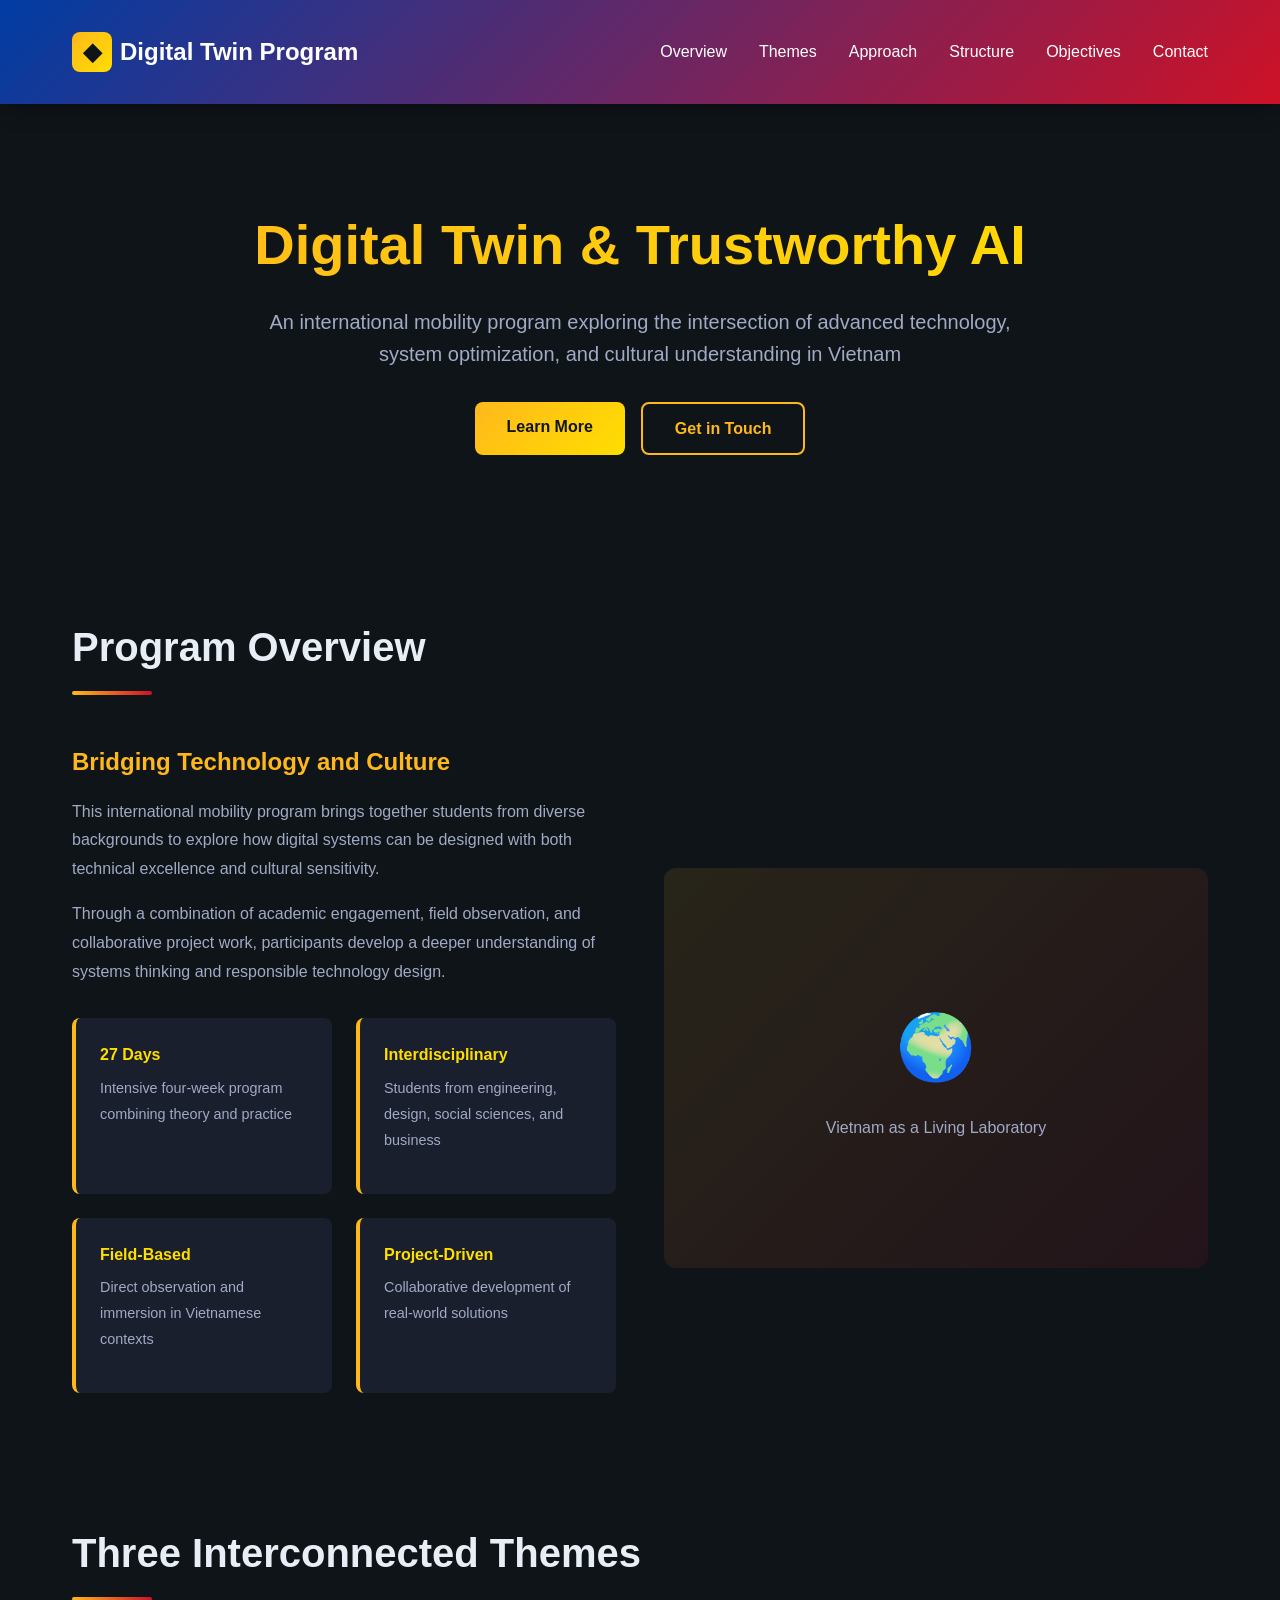
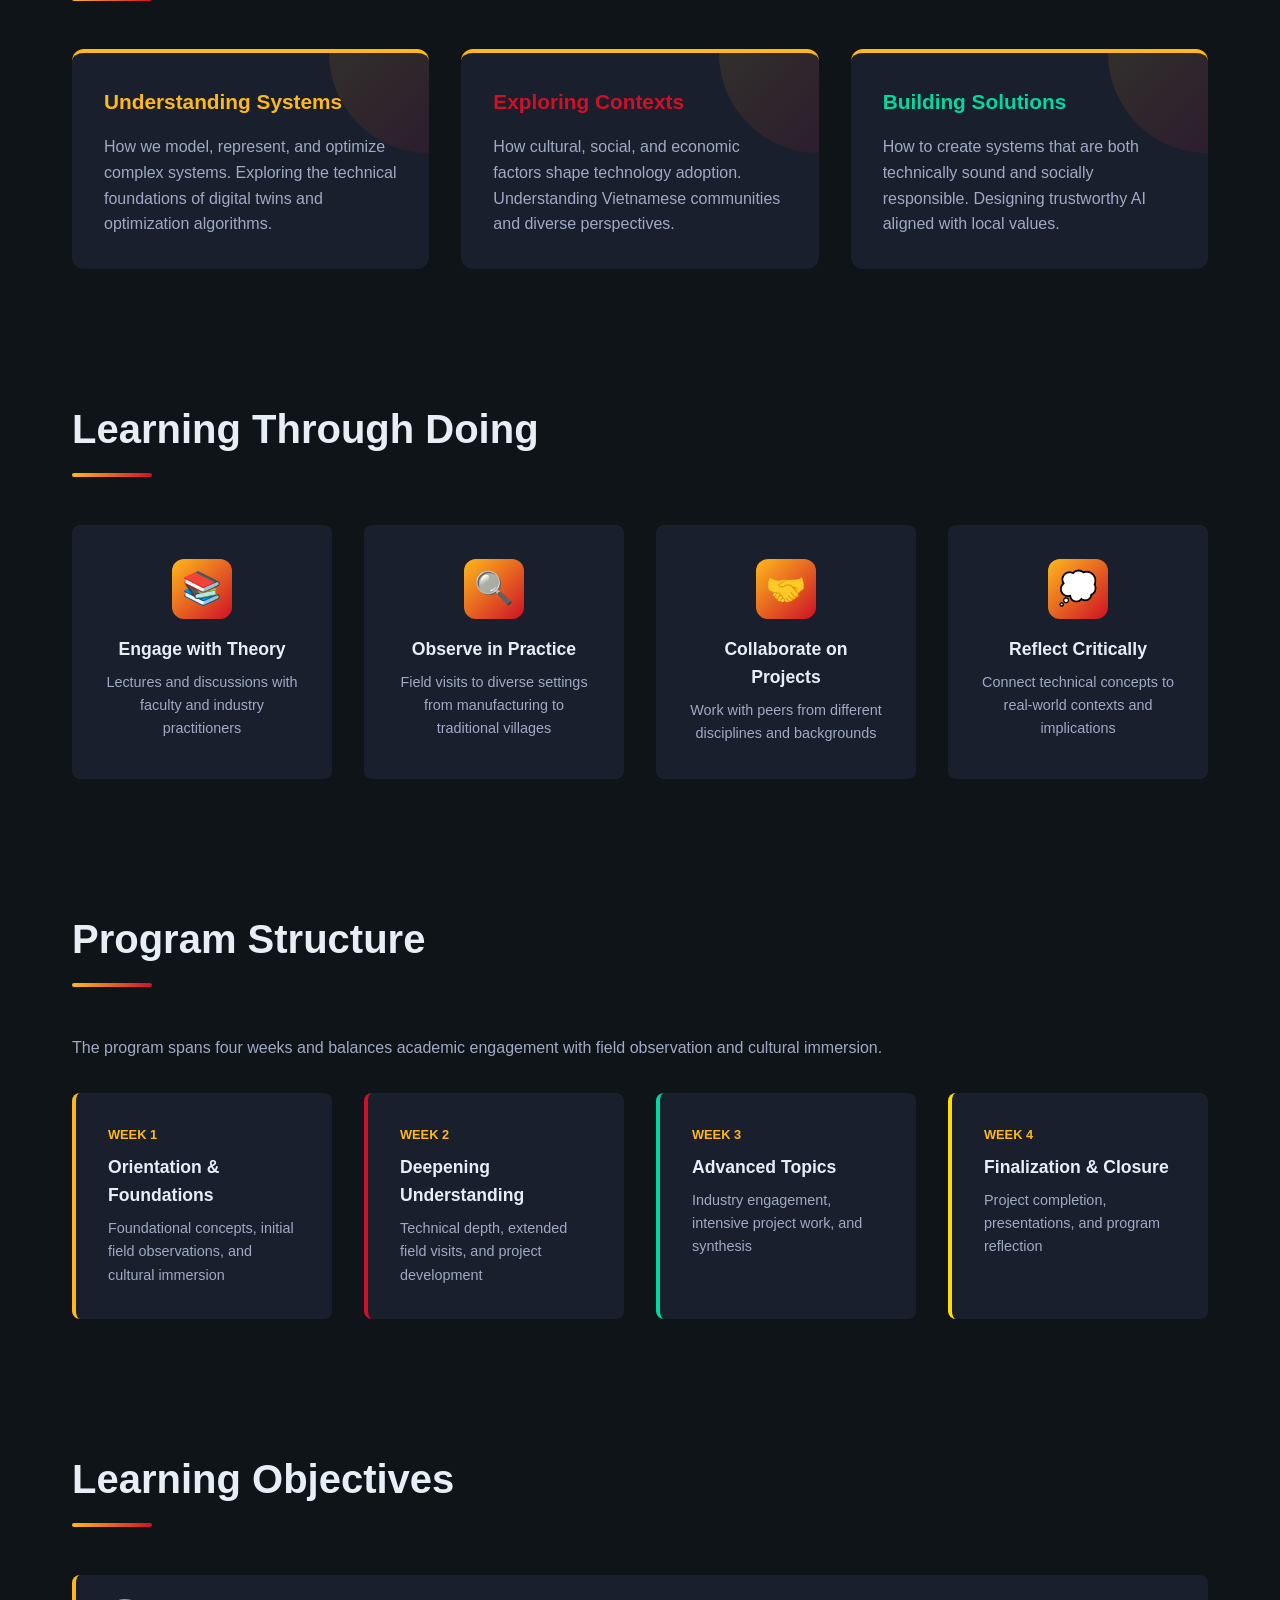
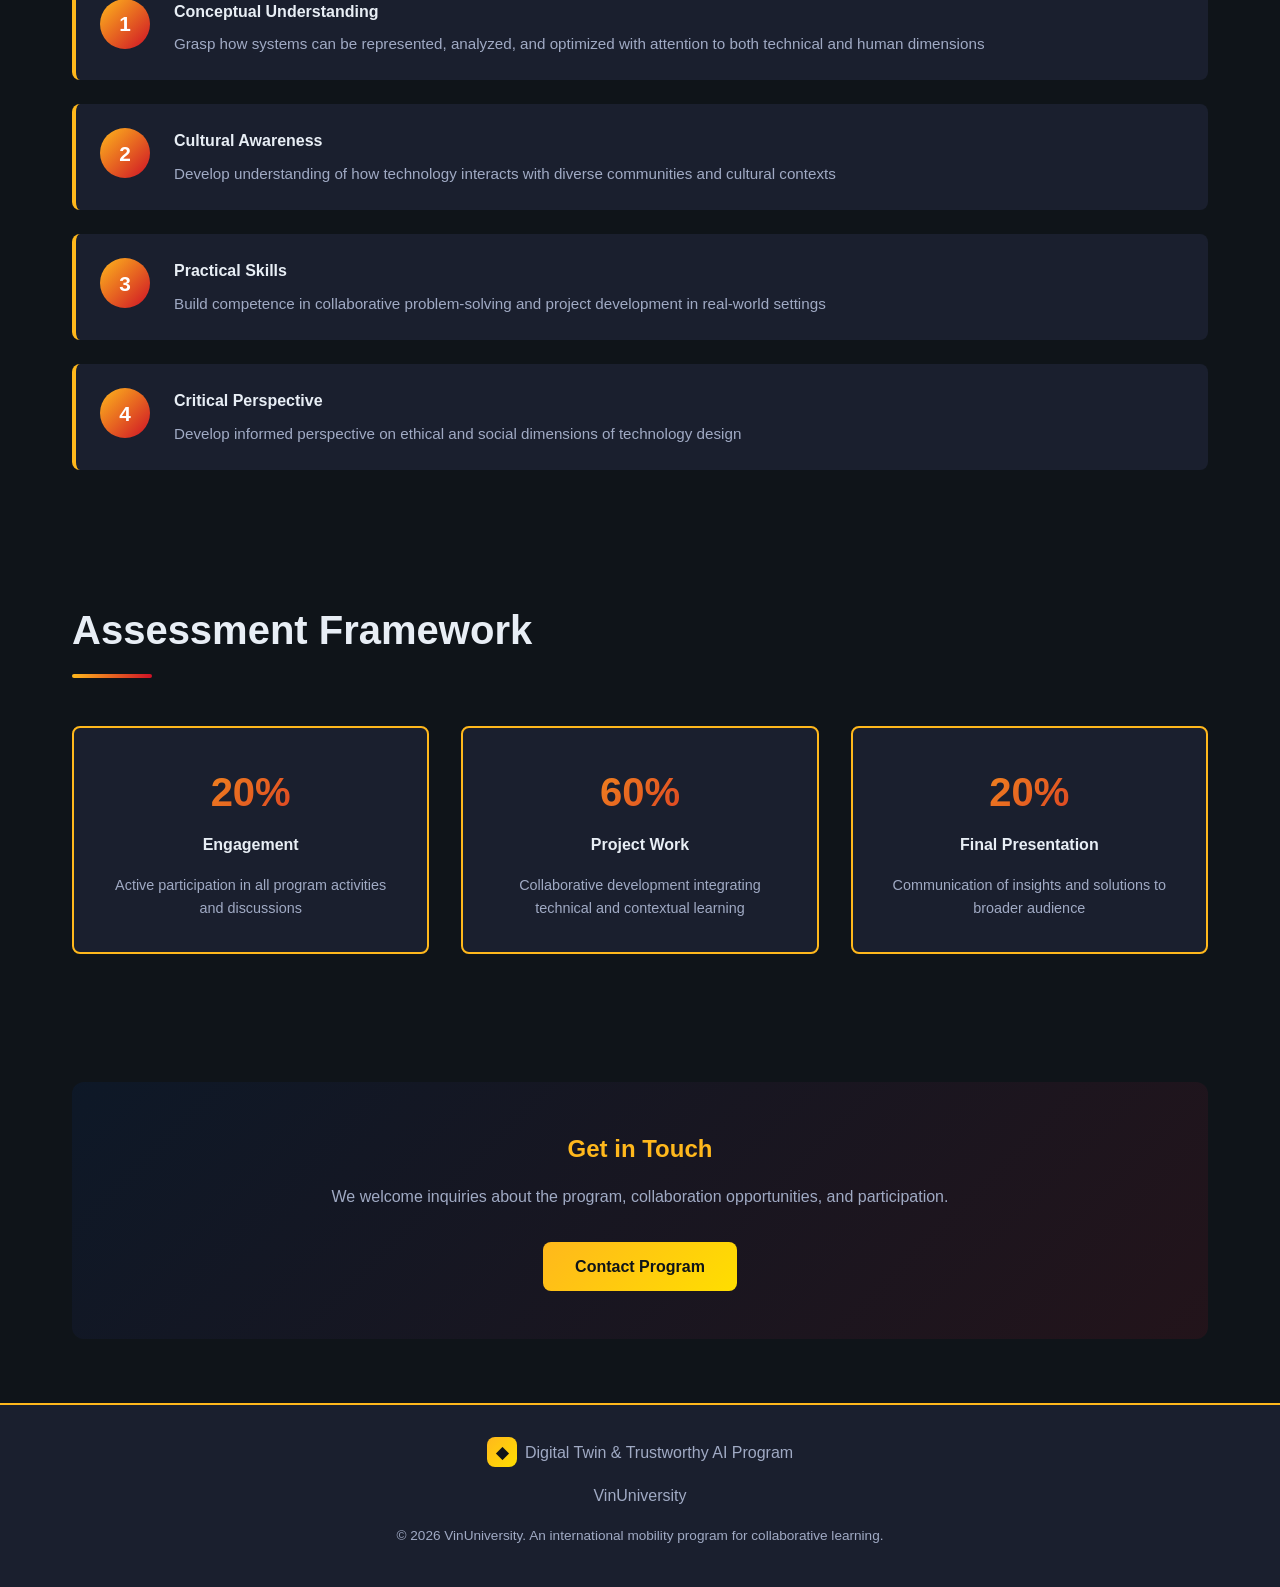
==== digital_twin_program.html @ 0adf137a "Add files via upload" ====
<!DOCTYPE html>
<html lang="en">
<head>
    <meta charset="UTF-8">
    <meta name="viewport" content="width=device-width, initial-scale=1.0">
    <title>Digital Twin & Trustworthy AI | VinUniversity Mobility Program</title>
    <style>
        * {
            margin: 0;
            padding: 0;
            box-sizing: border-box;
        }

        :root {
            /* AUS Colors (Australian Gold & Blue) */
            --aus-gold: #FFB81C;
            --aus-blue: #003DA5;
            /* Vietnam Colors (Red & Yellow) */
            --vn-red: #CE1126;
            --vn-yellow: #FFDE00;
            /* Neutral */
            --dark-bg: #0f1419;
            --card-bg: #1a1f2e;
            --text-light: #e8eef5;
            --text-muted: #a0aac4;
            --accent-green: #00d99f;
        }

        body {
            font-family: -apple-system, BlinkMacSystemFont, 'Segoe UI', Roboto, 'Helvetica Neue', Arial, sans-serif;
            background-color: var(--dark-bg);
            color: var(--text-light);
            line-height: 1.6;
            overflow-x: hidden;
        }

        /* Header & Navigation */
        header {
            background: linear-gradient(135deg, var(--aus-blue) 0%, var(--vn-red) 100%);
            padding: 2rem 0;
            position: sticky;
            top: 0;
            z-index: 100;
            box-shadow: 0 4px 20px rgba(0, 0, 0, 0.3);
        }

        nav {
            max-width: 1200px;
            margin: 0 auto;
            padding: 0 2rem;
            display: flex;
            justify-content: space-between;
            align-items: center;
        }

        .logo {
            font-size: 1.5rem;
            font-weight: 700;
            color: white;
            text-decoration: none;
            display: flex;
            align-items: center;
            gap: 0.5rem;
        }

        .logo-icon {
            width: 40px;
            height: 40px;
            background: linear-gradient(135deg, var(--aus-gold), var(--vn-yellow));
            border-radius: 8px;
            display: flex;
            align-items: center;
            justify-content: center;
            font-weight: bold;
            color: var(--dark-bg);
        }

        nav ul {
            display: flex;
            list-style: none;
            gap: 2rem;
        }

        nav a {
            color: white;
            text-decoration: none;
            font-weight: 500;
            transition: opacity 0.3s;
        }

        nav a:hover {
            opacity: 0.8;
        }

        /* Hero Section */
        .hero {
            max-width: 1200px;
            margin: 0 auto;
            padding: 6rem 2rem;
            text-align: center;
        }

        .hero h1 {
            font-size: 3.5rem;
            margin-bottom: 1rem;
            background: linear-gradient(135deg, var(--aus-gold), var(--vn-yellow));
            -webkit-background-clip: text;
            -webkit-text-fill-color: transparent;
            background-clip: text;
        }

        .hero p {
            font-size: 1.25rem;
            color: var(--text-muted);
            margin-bottom: 2rem;
            max-width: 800px;
            margin-left: auto;
            margin-right: auto;
        }

        .cta-buttons {
            display: flex;
            gap: 1rem;
            justify-content: center;
            flex-wrap: wrap;
        }

        .btn {
            padding: 0.75rem 2rem;
            border: none;
            border-radius: 8px;
            font-weight: 600;
            cursor: pointer;
            text-decoration: none;
            display: inline-block;
            transition: all 0.3s;
            font-size: 1rem;
        }

        .btn-primary {
            background: linear-gradient(135deg, var(--aus-gold), var(--vn-yellow));
            color: var(--dark-bg);
        }

        .btn-primary:hover {
            transform: translateY(-2px);
            box-shadow: 0 8px 20px rgba(255, 184, 28, 0.3);
        }

        .btn-secondary {
            background: transparent;
            border: 2px solid var(--aus-gold);
            color: var(--aus-gold);
        }

        .btn-secondary:hover {
            background: rgba(255, 184, 28, 0.1);
        }

        /* Section */
        section {
            max-width: 1200px;
            margin: 0 auto;
            padding: 4rem 2rem;
        }

        section h2 {
            font-size: 2.5rem;
            margin-bottom: 3rem;
            position: relative;
            padding-bottom: 1rem;
        }

        section h2::after {
            content: '';
            position: absolute;
            bottom: 0;
            left: 0;
            width: 80px;
            height: 4px;
            background: linear-gradient(90deg, var(--aus-gold), var(--vn-red));
            border-radius: 2px;
        }

        /* About Section */
        .about-content {
            display: grid;
            grid-template-columns: 1fr 1fr;
            gap: 3rem;
            align-items: center;
        }

        .about-text h3 {
            font-size: 1.5rem;
            margin-bottom: 1rem;
            color: var(--aus-gold);
        }

        .about-text p {
            margin-bottom: 1rem;
            color: var(--text-muted);
            line-height: 1.8;
        }

        .about-highlights {
            display: grid;
            grid-template-columns: 1fr 1fr;
            gap: 1.5rem;
            margin-top: 2rem;
        }

        .highlight-box {
            background: var(--card-bg);
            padding: 1.5rem;
            border-radius: 8px;
            border-left: 4px solid var(--aus-gold);
        }

        .highlight-box h4 {
            color: var(--vn-yellow);
            margin-bottom: 0.5rem;
        }

        .highlight-box p {
            font-size: 0.9rem;
            color: var(--text-muted);
        }

        /* Themes Section */
        .themes-grid {
            display: grid;
            grid-template-columns: repeat(auto-fit, minmax(300px, 1fr));
            gap: 2rem;
        }

        .theme-card {
            background: var(--card-bg);
            padding: 2rem;
            border-radius: 12px;
            border-top: 4px solid var(--aus-gold);
            transition: all 0.3s;
            position: relative;
            overflow: hidden;
        }

        .theme-card::before {
            content: '';
            position: absolute;
            top: 0;
            right: 0;
            width: 100px;
            height: 100px;
            background: linear-gradient(135deg, rgba(255, 184, 28, 0.1), rgba(206, 17, 38, 0.1));
            border-radius: 0 0 0 100px;
        }

        .theme-card:hover {
            transform: translateY(-8px);
            box-shadow: 0 12px 30px rgba(255, 184, 28, 0.2);
        }

        .theme-card h3 {
            font-size: 1.3rem;
            margin-bottom: 1rem;
            position: relative;
            z-index: 1;
        }

        .theme-card:nth-child(1) h3 { color: var(--aus-gold); }
        .theme-card:nth-child(2) h3 { color: var(--vn-red); }
        .theme-card:nth-child(3) h3 { color: var(--accent-green); }

        .theme-card p {
            color: var(--text-muted);
            position: relative;
            z-index: 1;
        }

        /* Learning Approach */
        .approach-grid {
            display: grid;
            grid-template-columns: repeat(auto-fit, minmax(250px, 1fr));
            gap: 2rem;
        }

        .approach-item {
            background: var(--card-bg);
            padding: 2rem;
            border-radius: 8px;
            text-align: center;
            border: 2px solid transparent;
            transition: all 0.3s;
        }

        .approach-item:hover {
            border-color: var(--aus-gold);
            background: rgba(255, 184, 28, 0.05);
        }

        .approach-icon {
            width: 60px;
            height: 60px;
            margin: 0 auto 1rem;
            background: linear-gradient(135deg, var(--aus-gold), var(--vn-red));
            border-radius: 12px;
            display: flex;
            align-items: center;
            justify-content: center;
            font-size: 2rem;
        }

        .approach-item h4 {
            font-size: 1.1rem;
            margin-bottom: 0.5rem;
            color: var(--text-light);
        }

        .approach-item p {
            font-size: 0.9rem;
            color: var(--text-muted);
        }

        /* Program Structure */
        .structure-timeline {
            display: grid;
            grid-template-columns: repeat(auto-fit, minmax(200px, 1fr));
            gap: 2rem;
            margin-top: 2rem;
        }

        .timeline-item {
            background: var(--card-bg);
            padding: 2rem;
            border-radius: 8px;
            border-left: 4px solid var(--aus-gold);
            position: relative;
        }

        .timeline-item:nth-child(2) { border-left-color: var(--vn-red); }
        .timeline-item:nth-child(3) { border-left-color: var(--accent-green); }
        .timeline-item:nth-child(4) { border-left-color: var(--vn-yellow); }

        .timeline-week {
            font-size: 0.8rem;
            color: var(--aus-gold);
            text-transform: uppercase;
            font-weight: 700;
            margin-bottom: 0.5rem;
        }

        .timeline-item h4 {
            font-size: 1.1rem;
            margin-bottom: 0.5rem;
        }

        .timeline-item p {
            font-size: 0.9rem;
            color: var(--text-muted);
        }

        /* Objectives */
        .objectives-list {
            display: grid;
            grid-template-columns: 1fr;
            gap: 1.5rem;
            margin-top: 2rem;
        }

        .objective-item {
            display: flex;
            gap: 1.5rem;
            background: var(--card-bg);
            padding: 1.5rem;
            border-radius: 8px;
            border-left: 4px solid var(--aus-gold);
        }

        .objective-number {
            min-width: 50px;
            width: 50px;
            height: 50px;
            background: linear-gradient(135deg, var(--aus-gold), var(--vn-red));
            border-radius: 50%;
            display: flex;
            align-items: center;
            justify-content: center;
            font-weight: 700;
            font-size: 1.3rem;
            color: white;
        }

        .objective-content h4 {
            margin-bottom: 0.5rem;
        }

        .objective-content p {
            color: var(--text-muted);
            font-size: 0.95rem;
        }

        /* Assessment */
        .assessment-grid {
            display: grid;
            grid-template-columns: repeat(auto-fit, minmax(280px, 1fr));
            gap: 2rem;
            margin-top: 2rem;
        }

        .assessment-card {
            background: var(--card-bg);
            padding: 2rem;
            border-radius: 8px;
            text-align: center;
            border: 2px solid var(--aus-gold);
        }

        .assessment-percentage {
            font-size: 2.5rem;
            font-weight: 700;
            background: linear-gradient(135deg, var(--aus-gold), var(--vn-red));
            -webkit-background-clip: text;
            -webkit-text-fill-color: transparent;
            background-clip: text;
            margin-bottom: 0.5rem;
        }

        .assessment-card h4 {
            margin-bottom: 1rem;
            color: var(--text-light);
        }

        .assessment-card p {
            color: var(--text-muted);
            font-size: 0.9rem;
        }

        /* Faculty */
        .faculty-card {
            background: var(--card-bg);
            padding: 2rem;
            border-radius: 8px;
            border-top: 4px solid var(--aus-gold);
            max-width: 600px;
            margin: 2rem auto;
        }

        .faculty-name {
            font-size: 1.5rem;
            color: var(--aus-gold);
            margin-bottom: 0.5rem;
        }

        .faculty-title {
            color: var(--vn-red);
            font-weight: 600;
            margin-bottom: 1rem;
        }

        .faculty-card p {
            color: var(--text-muted);
            margin-bottom: 1rem;
            line-height: 1.8;
        }

        /* Contact Section */
        .contact-section {
            background: linear-gradient(135deg, rgba(0, 61, 165, 0.1), rgba(206, 17, 38, 0.1));
            border-radius: 12px;
            padding: 3rem;
            text-align: center;
        }

        .contact-section h3 {
            font-size: 1.5rem;
            margin-bottom: 1rem;
            color: var(--aus-gold);
        }

        .contact-section p {
            color: var(--text-muted);
            margin-bottom: 2rem;
        }

        .contact-email {
            display: inline-block;
            background: linear-gradient(135deg, var(--aus-gold), var(--vn-yellow));
            color: var(--dark-bg);
            padding: 0.75rem 2rem;
            border-radius: 8px;
            text-decoration: none;
            font-weight: 600;
            transition: all 0.3s;
        }

        .contact-email:hover {
            transform: translateY(-2px);
            box-shadow: 0 8px 20px rgba(255, 184, 28, 0.3);
        }

        /* Footer */
        footer {
            background: var(--card-bg);
            border-top: 2px solid var(--aus-gold);
            padding: 2rem;
            text-align: center;
            color: var(--text-muted);
        }

        footer p {
            margin-bottom: 0.5rem;
        }

        .footer-logo {
            display: flex;
            align-items: center;
            justify-content: center;
            gap: 0.5rem;
            margin-bottom: 1rem;
        }

        /* Responsive */
        @media (max-width: 768px) {
            nav ul {
                gap: 1rem;
                font-size: 0.9rem;
            }

            .hero h1 {
                font-size: 2rem;
            }

            .hero p {
                font-size: 1rem;
            }

            .about-content {
                grid-template-columns: 1fr;
            }

            section {
                padding: 2rem 1rem;
            }

            section h2 {
                font-size: 1.8rem;
            }

            .cta-buttons {
                flex-direction: column;
            }

            .btn {
                width: 100%;
                text-align: center;
            }
        }
    </style>
</head>
<body>
    <!-- Header -->
    <header>
        <nav>
            <a href="#" class="logo">
                <div class="logo-icon">◆</div>
                <span>Digital Twin Program</span>
            </a>
            <ul>
                <li><a href="#overview">Overview</a></li>
                <li><a href="#themes">Themes</a></li>
                <li><a href="#approach">Approach</a></li>
                <li><a href="#structure">Structure</a></li>
                <li><a href="#objectives">Objectives</a></li>
                <li><a href="#contact">Contact</a></li>
            </ul>
        </nav>
    </header>

    <!-- Hero Section -->
    <section class="hero">
        <h1>Digital Twin & Trustworthy AI</h1>
        <p>An international mobility program exploring the intersection of advanced technology, system optimization, and cultural understanding in Vietnam</p>
        <div class="cta-buttons">
            <a href="#overview" class="btn btn-primary">Learn More</a>
            <a href="#contact" class="btn btn-secondary">Get in Touch</a>
        </div>
    </section>

    <!-- Overview Section -->
    <section id="overview">
        <h2>Program Overview</h2>
        <div class="about-content">
            <div class="about-text">
                <h3>Bridging Technology and Culture</h3>
                <p>This international mobility program brings together students from diverse backgrounds to explore how digital systems can be designed with both technical excellence and cultural sensitivity.</p>
                <p>Through a combination of academic engagement, field observation, and collaborative project work, participants develop a deeper understanding of systems thinking and responsible technology design.</p>
                
                <div class="about-highlights">
                    <div class="highlight-box">
                        <h4>27 Days</h4>
                        <p>Intensive four-week program combining theory and practice</p>
                    </div>
                    <div class="highlight-box">
                        <h4>Interdisciplinary</h4>
                        <p>Students from engineering, design, social sciences, and business</p>
                    </div>
                    <div class="highlight-box">
                        <h4>Field-Based</h4>
                        <p>Direct observation and immersion in Vietnamese contexts</p>
                    </div>
                    <div class="highlight-box">
                        <h4>Project-Driven</h4>
                        <p>Collaborative development of real-world solutions</p>
                    </div>
                </div>
            </div>
            <div style="background: linear-gradient(135deg, rgba(255, 184, 28, 0.1), rgba(206, 17, 38, 0.1)); border-radius: 12px; padding: 2rem; height: 400px; display: flex; align-items: center; justify-content: center;">
                <div style="text-align: center;">
                    <div style="font-size: 4rem; margin-bottom: 1rem;">🌍</div>
                    <p style="color: var(--text-muted);">Vietnam as a Living Laboratory</p>
                </div>
            </div>
        </div>
    </section>

    <!-- Themes Section -->
    <section id="themes">
        <h2>Three Interconnected Themes</h2>
        <div class="themes-grid">
            <div class="theme-card">
                <h3>Understanding Systems</h3>
                <p>How we model, represent, and optimize complex systems. Exploring the technical foundations of digital twins and optimization algorithms.</p>
            </div>
            <div class="theme-card">
                <h3>Exploring Contexts</h3>
                <p>How cultural, social, and economic factors shape technology adoption. Understanding Vietnamese communities and diverse perspectives.</p>
            </div>
            <div class="theme-card">
                <h3>Building Solutions</h3>
                <p>How to create systems that are both technically sound and socially responsible. Designing trustworthy AI aligned with local values.</p>
            </div>
        </div>
    </section>

    <!-- Learning Approach -->
    <section id="approach">
        <h2>Learning Through Doing</h2>
        <div class="approach-grid">
            <div class="approach-item">
                <div class="approach-icon">📚</div>
                <h4>Engage with Theory</h4>
                <p>Lectures and discussions with faculty and industry practitioners</p>
            </div>
            <div class="approach-item">
                <div class="approach-icon">🔍</div>
                <h4>Observe in Practice</h4>
                <p>Field visits to diverse settings from manufacturing to traditional villages</p>
            </div>
            <div class="approach-item">
                <div class="approach-icon">🤝</div>
                <h4>Collaborate on Projects</h4>
                <p>Work with peers from different disciplines and backgrounds</p>
            </div>
            <div class="approach-item">
                <div class="approach-icon">💭</div>
                <h4>Reflect Critically</h4>
                <p>Connect technical concepts to real-world contexts and implications</p>
            </div>
        </div>
    </section>

    <!-- Program Structure -->
    <section id="structure">
        <h2>Program Structure</h2>
        <p style="color: var(--text-muted); margin-bottom: 2rem;">The program spans four weeks and balances academic engagement with field observation and cultural immersion.</p>
        <div class="structure-timeline">
            <div class="timeline-item">
                <div class="timeline-week">Week 1</div>
                <h4>Orientation & Foundations</h4>
                <p>Foundational concepts, initial field observations, and cultural immersion</p>
            </div>
            <div class="timeline-item">
                <div class="timeline-week">Week 2</div>
                <h4>Deepening Understanding</h4>
                <p>Technical depth, extended field visits, and project development</p>
            </div>
            <div class="timeline-item">
                <div class="timeline-week">Week 3</div>
                <h4>Advanced Topics</h4>
                <p>Industry engagement, intensive project work, and synthesis</p>
            </div>
            <div class="timeline-item">
                <div class="timeline-week">Week 4</div>
                <h4>Finalization & Closure</h4>
                <p>Project completion, presentations, and program reflection</p>
            </div>
        </div>
    </section>

    <!-- Learning Objectives -->
    <section id="objectives">
        <h2>Learning Objectives</h2>
        <div class="objectives-list">
            <div class="objective-item">
                <div class="objective-number">1</div>
                <div class="objective-content">
                    <h4>Conceptual Understanding</h4>
                    <p>Grasp how systems can be represented, analyzed, and optimized with attention to both technical and human dimensions</p>
                </div>
            </div>
            <div class="objective-item">
                <div class="objective-number">2</div>
                <div class="objective-content">
                    <h4>Cultural Awareness</h4>
                    <p>Develop understanding of how technology interacts with diverse communities and cultural contexts</p>
                </div>
            </div>
            <div class="objective-item">
                <div class="objective-number">3</div>
                <div class="objective-content">
                    <h4>Practical Skills</h4>
                    <p>Build competence in collaborative problem-solving and project development in real-world settings</p>
                </div>
            </div>
            <div class="objective-item">
                <div class="objective-number">4</div>
                <div class="objective-content">
                    <h4>Critical Perspective</h4>
                    <p>Develop informed perspective on ethical and social dimensions of technology design</p>
                </div>
            </div>
        </div>
    </section>

    <!-- Assessment -->
    <section>
        <h2>Assessment Framework</h2>
        <div class="assessment-grid">
            <div class="assessment-card">
                <div class="assessment-percentage">20%</div>
                <h4>Engagement</h4>
                <p>Active participation in all program activities and discussions</p>
            </div>
            <div class="assessment-card">
                <div class="assessment-percentage">60%</div>
                <h4>Project Work</h4>
                <p>Collaborative development integrating technical and contextual learning</p>
            </div>
            <div class="assessment-card">
                <div class="assessment-percentage">20%</div>
                <h4>Final Presentation</h4>
                <p>Communication of insights and solutions to broader audience</p>
            </div>
        </div>
    </section>



    <!-- Contact -->
    <section id="contact">
        <div class="contact-section">
            <h3>Get in Touch</h3>
            <p>We welcome inquiries about the program, collaboration opportunities, and participation.</p>
            <a href="mailto:thanh.nh6@vinuni.edu.vn" class="contact-email">Contact Program</a>
        </div>
    </section>

    <!-- Footer -->
    <footer>
        <div class="footer-logo">
            <div class="logo-icon" style="width: 30px; height: 30px;">◆</div>
            <span>Digital Twin & Trustworthy AI Program</span>
        </div>
        <p>VinUniversity</p>
        <p style="font-size: 0.85rem; margin-top: 1rem;">© 2026 VinUniversity. An international mobility program for collaborative learning.</p>
    </footer>
</body>
</html>
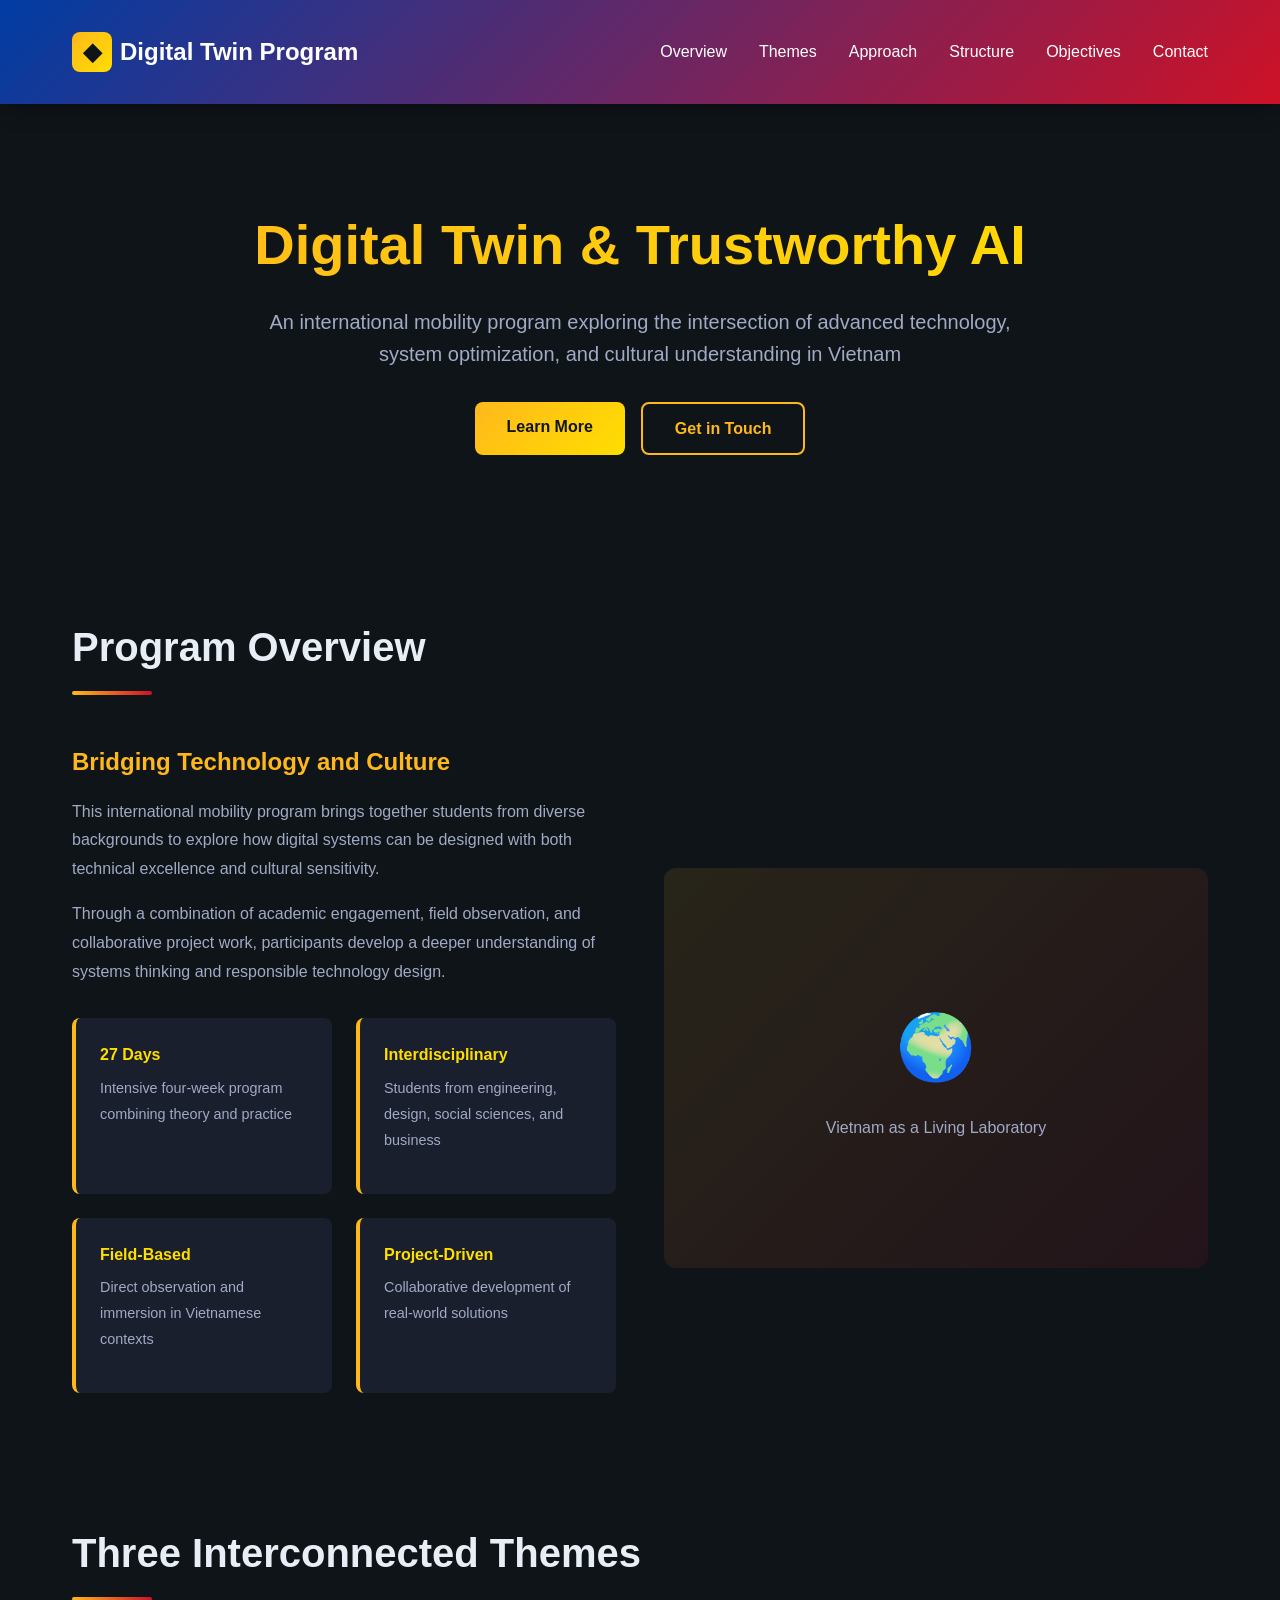
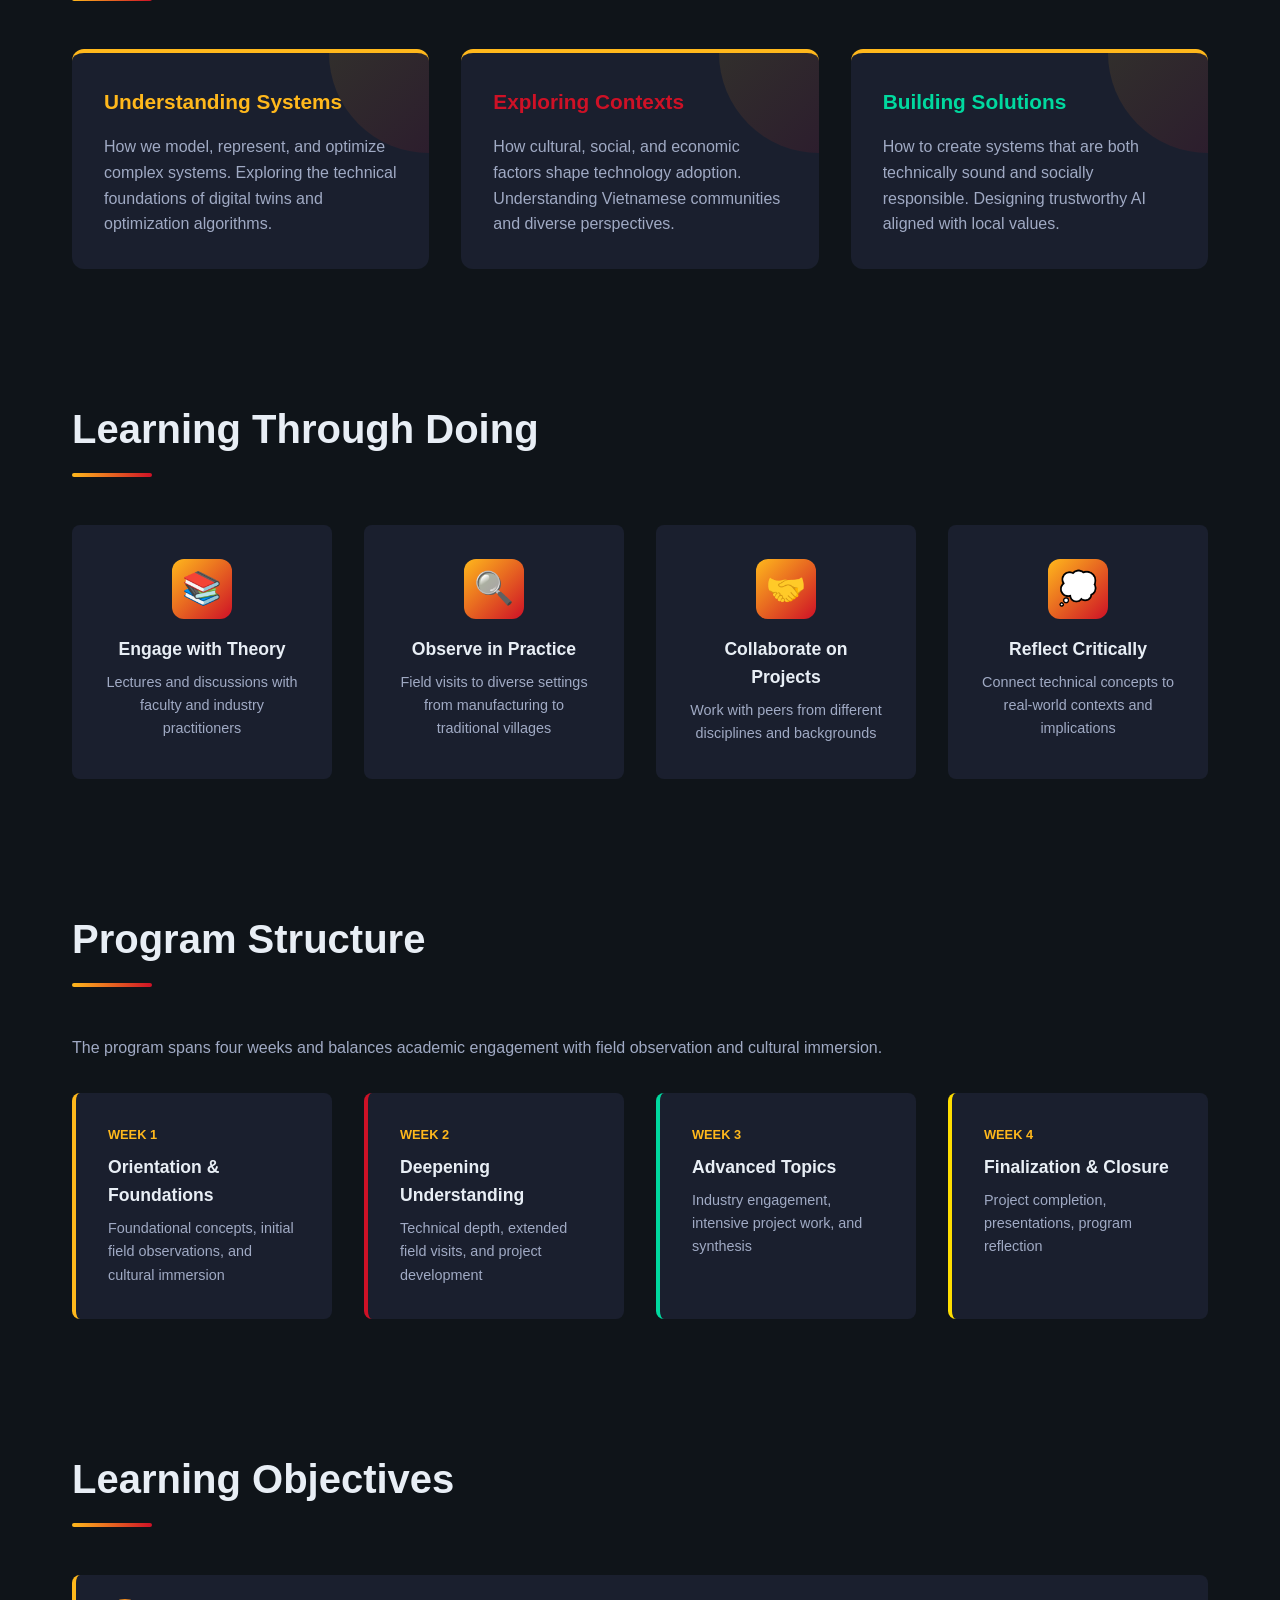
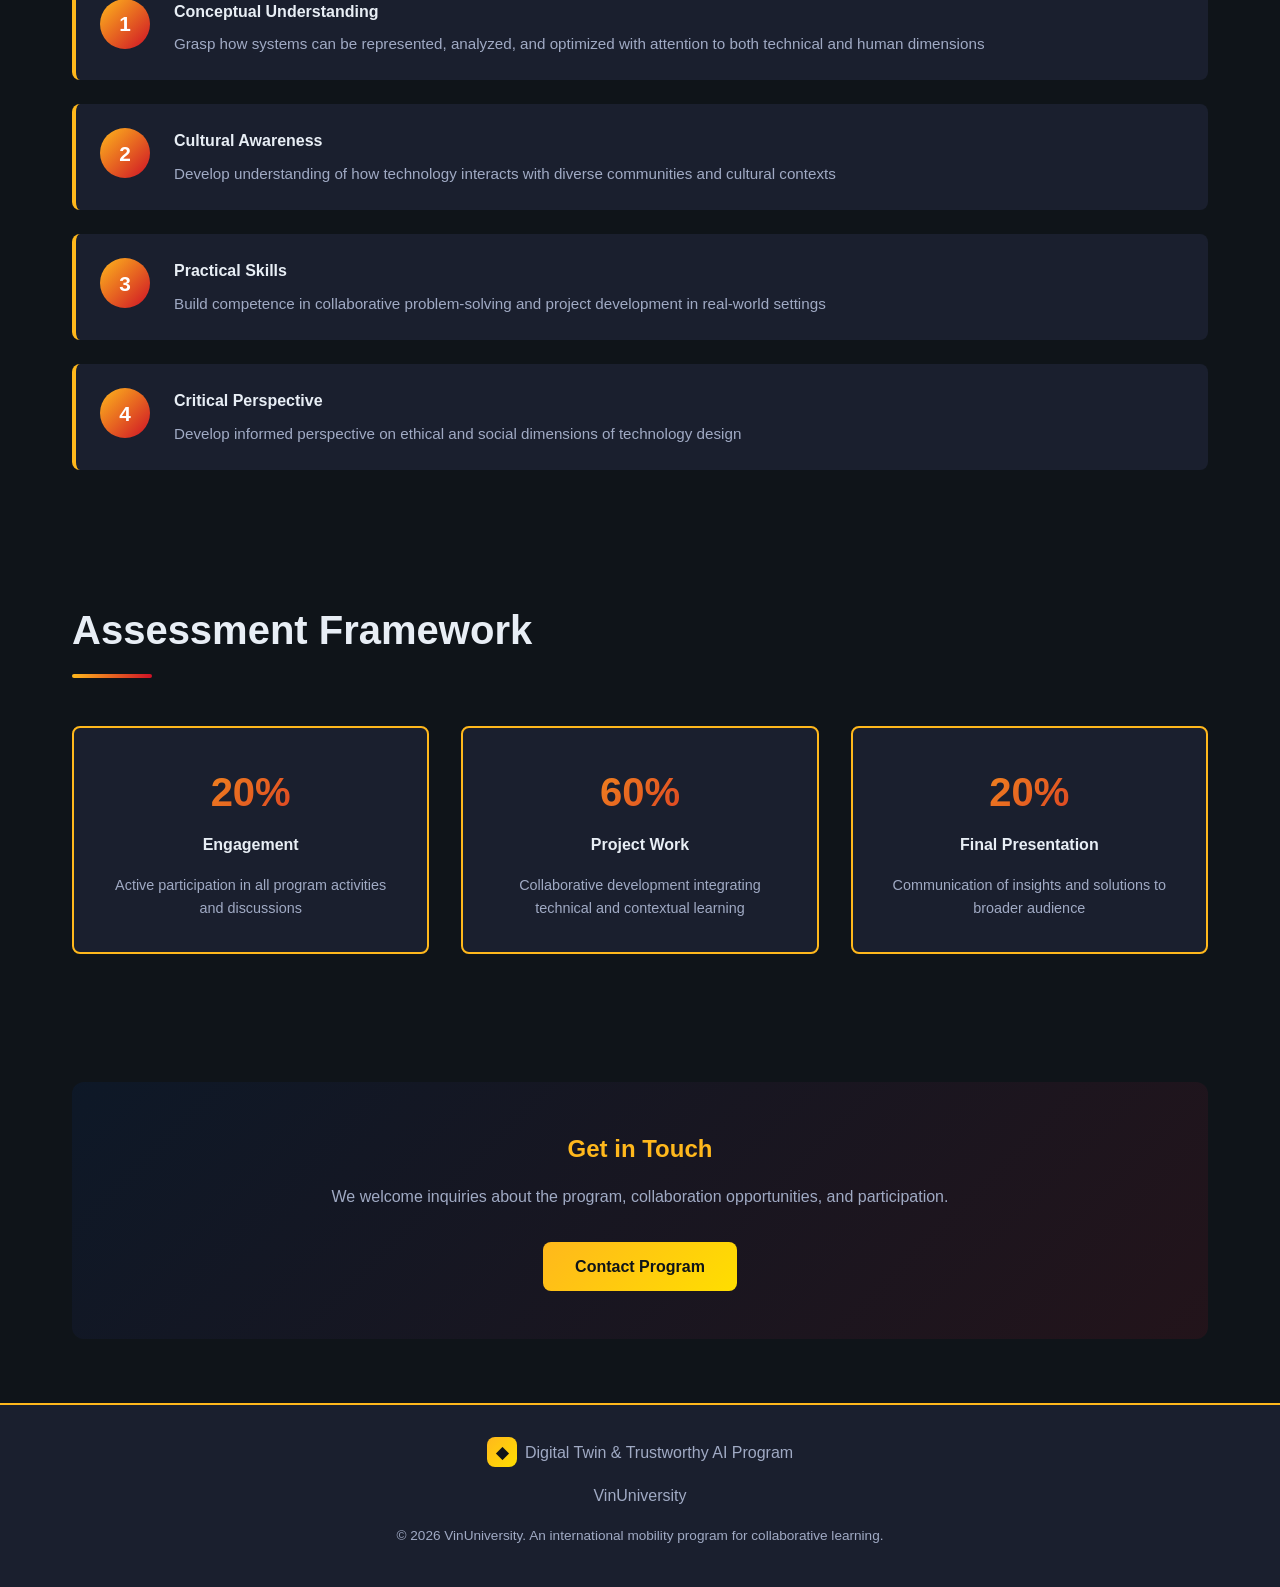
==== commit c50e0b3c: "Remove 'and' from project reflection description" ====
--- a/digital_twin_program.html
+++ b/digital_twin_program.html
@@ -691,7 +691,7 @@
             <div class="timeline-item">
                 <div class="timeline-week">Week 4</div>
                 <h4>Finalization & Closure</h4>
-                <p>Project completion, presentations, and program reflection</p>
+                <p>Project completion, presentations, program reflection</p>
             </div>
         </div>
     </section>
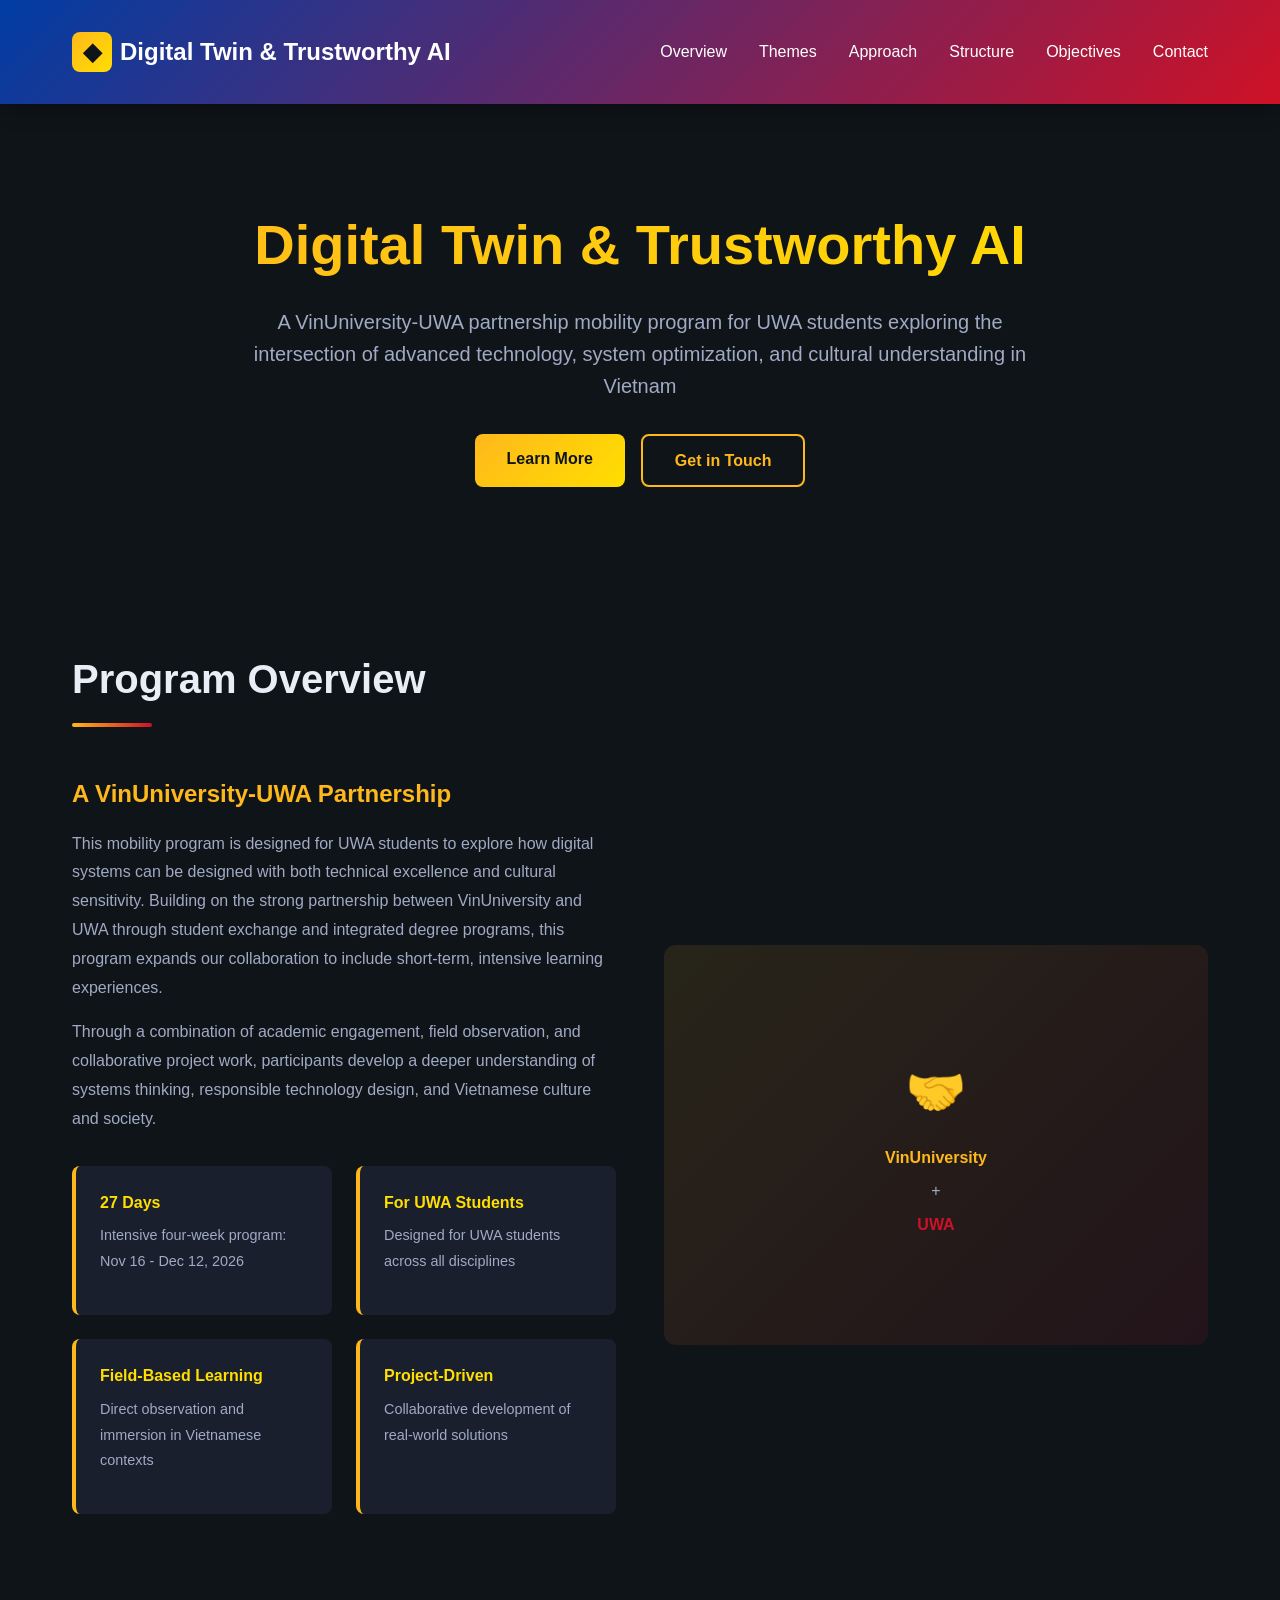
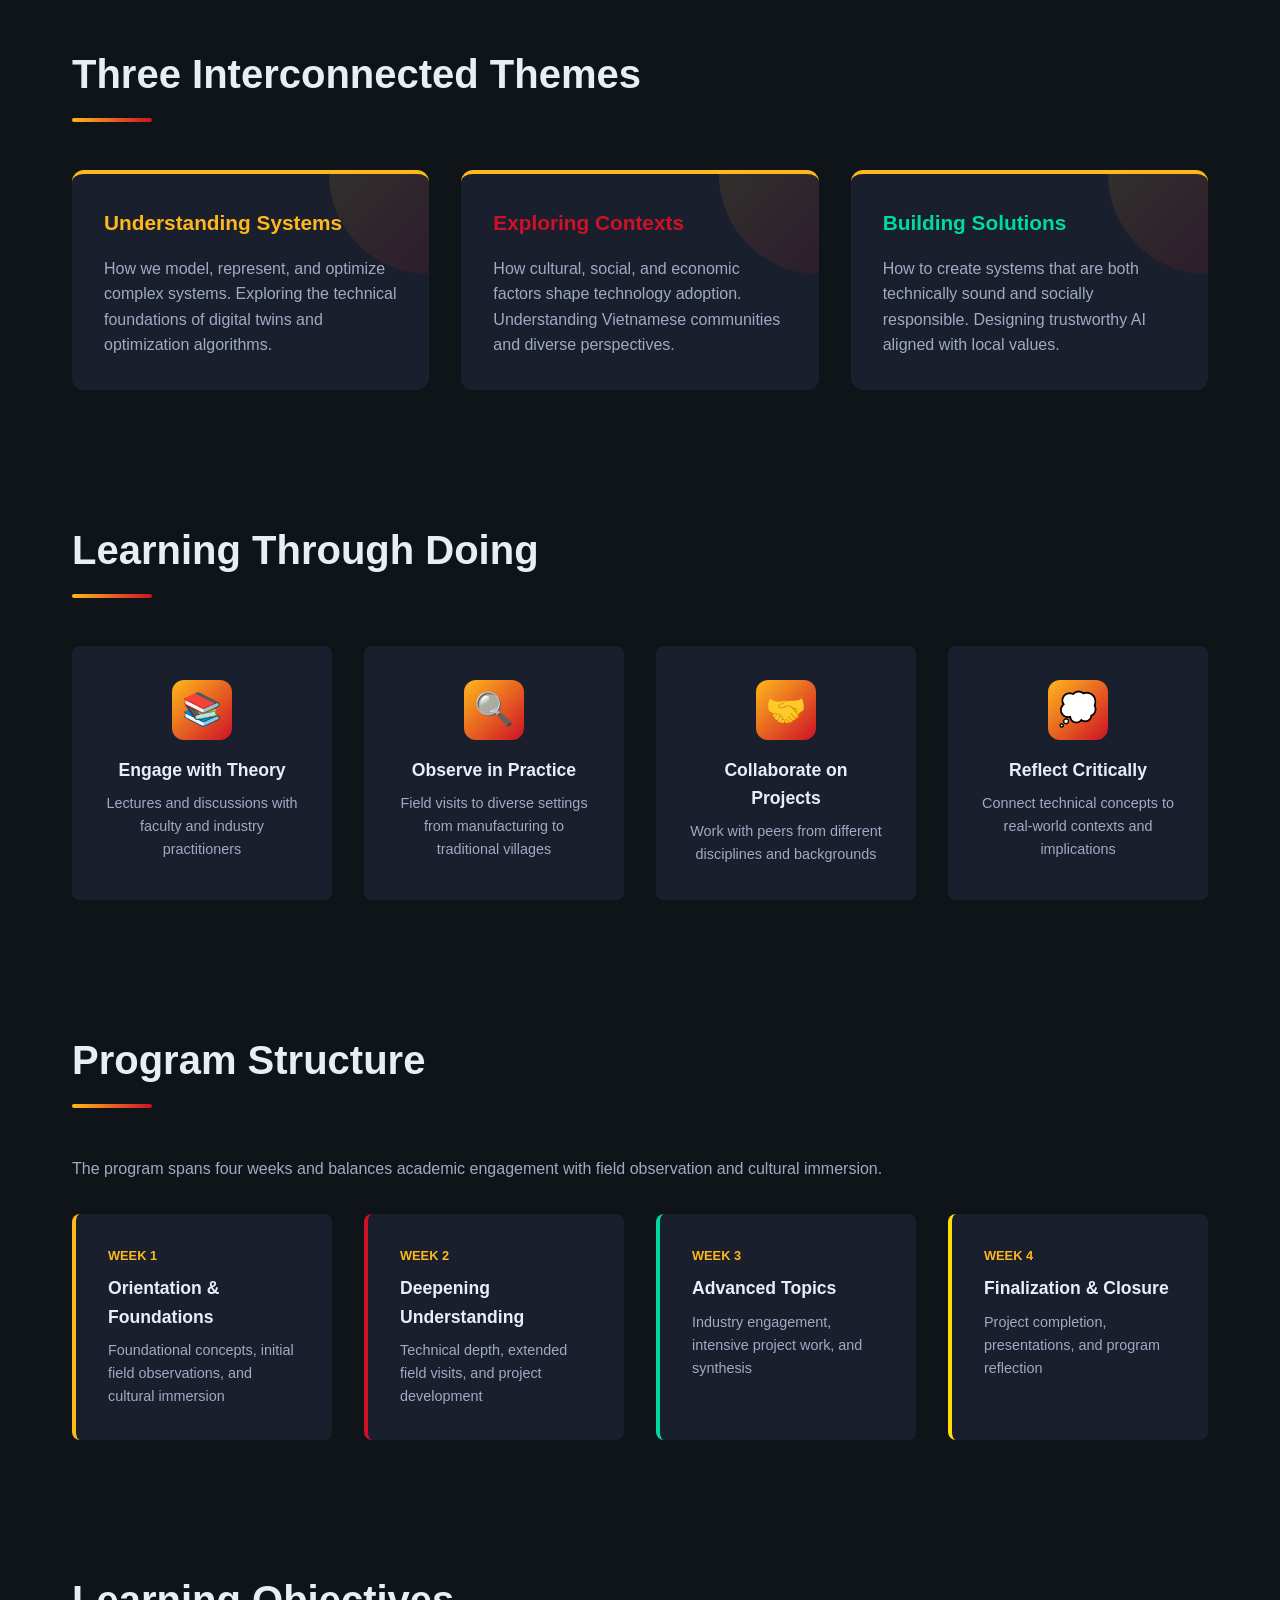
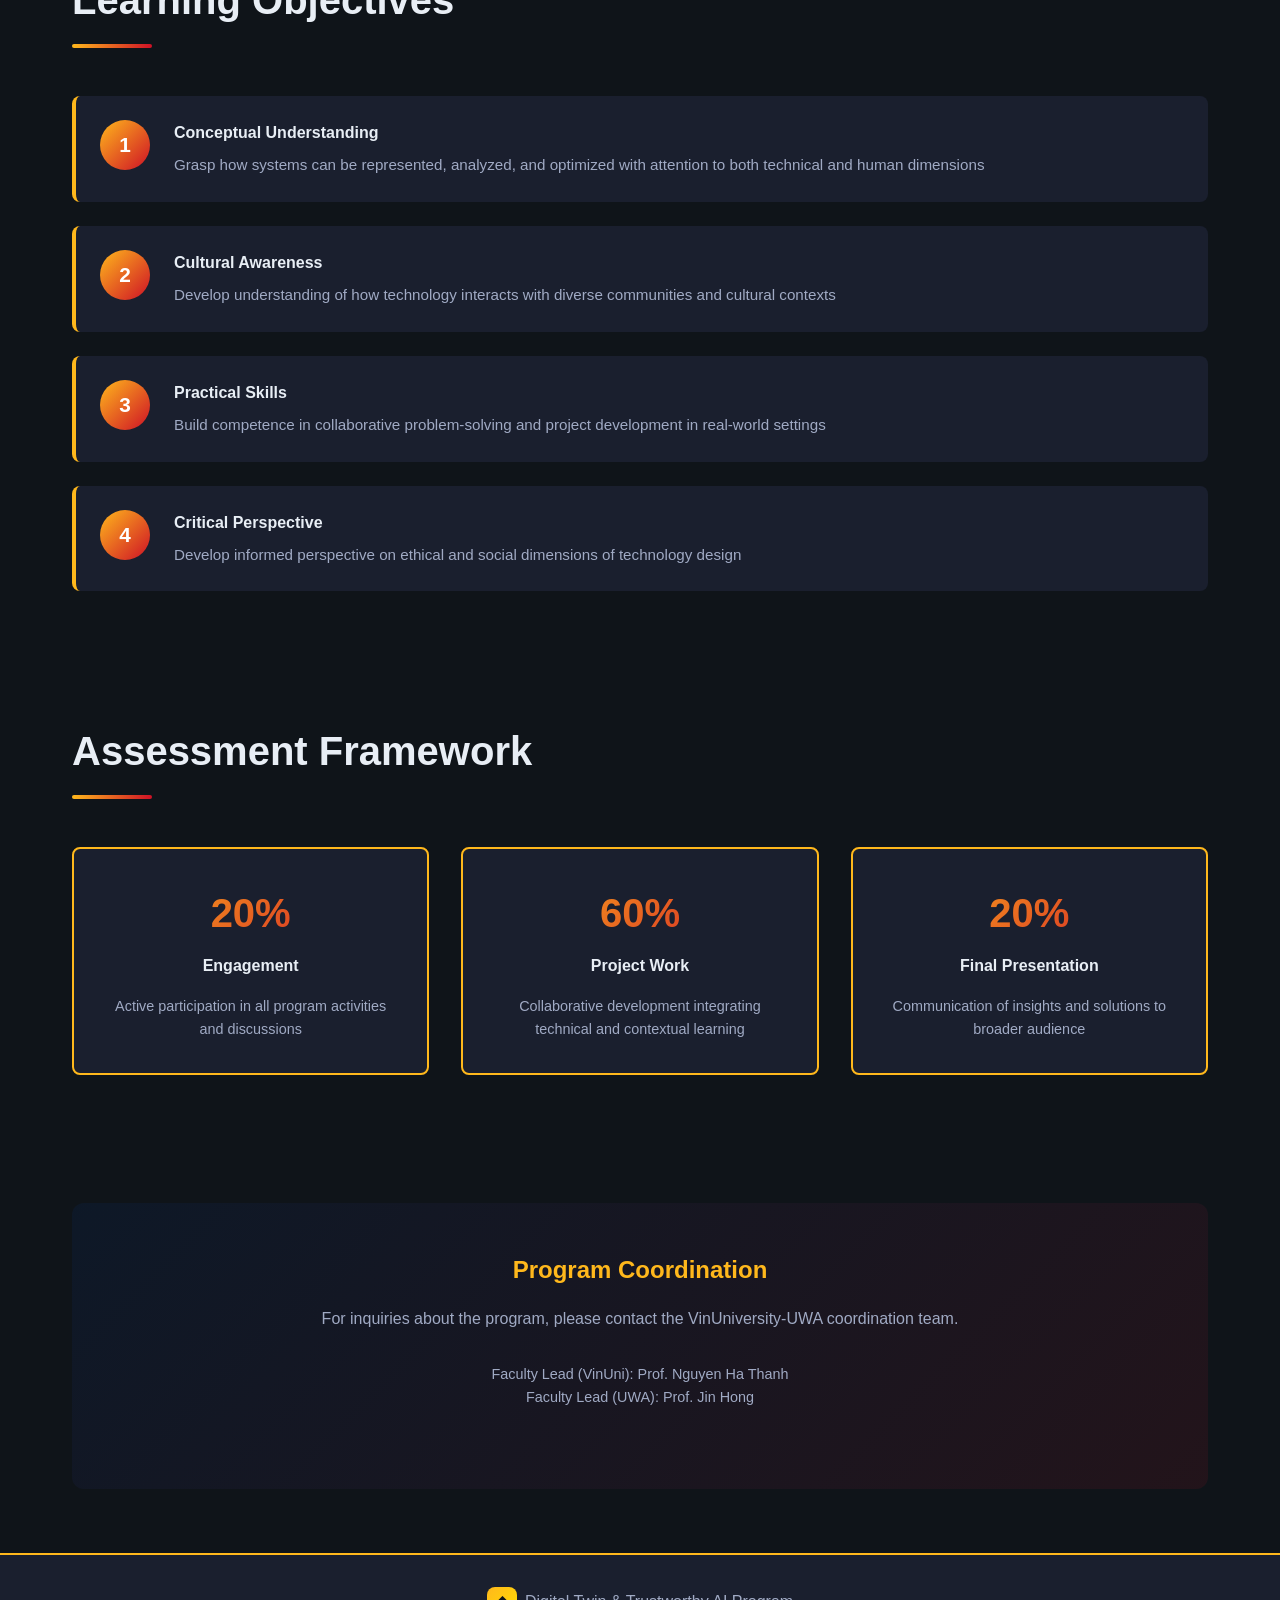
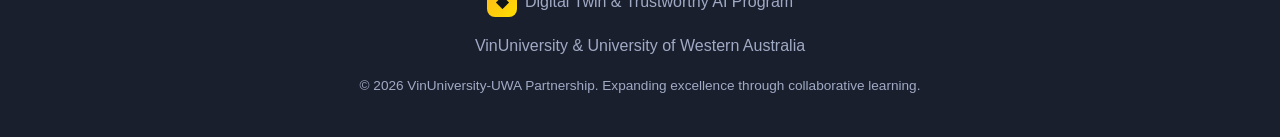
==== commit dc767fba: "Revise program details for VinUniversity-UWA partnership Updated program title and descriptions to r" ====
--- a/digital_twin_program.html
+++ b/digital_twin_program.html
@@ -3,7 +3,7 @@
 <head>
     <meta charset="UTF-8">
     <meta name="viewport" content="width=device-width, initial-scale=1.0">
-    <title>Digital Twin & Trustworthy AI | VinUniversity Mobility Program</title>
+    <title>Digital Twin & Trustworthy AI | VinUniversity-UWA Mobility Program</title>
     <style>
         * {
             margin: 0;
@@ -562,7 +562,7 @@
         <nav>
             <a href="#" class="logo">
                 <div class="logo-icon">◆</div>
-                <span>Digital Twin Program</span>
+                <span>Digital Twin & Trustworthy AI</span>
             </a>
             <ul>
                 <li><a href="#overview">Overview</a></li>
@@ -578,7 +578,7 @@
     <!-- Hero Section -->
     <section class="hero">
         <h1>Digital Twin & Trustworthy AI</h1>
-        <p>An international mobility program exploring the intersection of advanced technology, system optimization, and cultural understanding in Vietnam</p>
+        <p>A VinUniversity-UWA partnership mobility program for UWA students exploring the intersection of advanced technology, system optimization, and cultural understanding in Vietnam</p>
         <div class="cta-buttons">
             <a href="#overview" class="btn btn-primary">Learn More</a>
             <a href="#contact" class="btn btn-secondary">Get in Touch</a>
@@ -590,33 +590,35 @@
         <h2>Program Overview</h2>
         <div class="about-content">
             <div class="about-text">
-                <h3>Bridging Technology and Culture</h3>
-                <p>This international mobility program brings together students from diverse backgrounds to explore how digital systems can be designed with both technical excellence and cultural sensitivity.</p>
-                <p>Through a combination of academic engagement, field observation, and collaborative project work, participants develop a deeper understanding of systems thinking and responsible technology design.</p>
+                <h3>A VinUniversity-UWA Partnership</h3>
+                <p>This mobility program is designed for UWA students to explore how digital systems can be designed with both technical excellence and cultural sensitivity. Building on the strong partnership between VinUniversity and UWA through student exchange and integrated degree programs, this program expands our collaboration to include short-term, intensive learning experiences.</p>
+                <p>Through a combination of academic engagement, field observation, and collaborative project work, participants develop a deeper understanding of systems thinking, responsible technology design, and Vietnamese culture and society.</p>
                 
                 <div class="about-highlights">
-                    <div class="highlight-box">
-                        <h4>27 Days</h4>
-                        <p>Intensive four-week program combining theory and practice</p>
-                    </div>
-                    <div class="highlight-box">
-                        <h4>Interdisciplinary</h4>
-                        <p>Students from engineering, design, social sciences, and business</p>
-                    </div>
-                    <div class="highlight-box">
-                        <h4>Field-Based</h4>
-                        <p>Direct observation and immersion in Vietnamese contexts</p>
-                    </div>
-                    <div class="highlight-box">
-                        <h4>Project-Driven</h4>
-                        <p>Collaborative development of real-world solutions</p>
-                    </div>
-                </div>
-            </div>
-            <div style="background: linear-gradient(135deg, rgba(255, 184, 28, 0.1), rgba(206, 17, 38, 0.1)); border-radius: 12px; padding: 2rem; height: 400px; display: flex; align-items: center; justify-content: center;">
+                <div class="highlight-box">
+                    <h4>27 Days</h4>
+                    <p>Intensive four-week program: Nov 16 - Dec 12, 2026</p>
+                </div>
+                <div class="highlight-box">
+                    <h4>For UWA Students</h4>
+                    <p>Designed for UWA students across all disciplines</p>
+                </div>
+                <div class="highlight-box">
+                    <h4>Field-Based Learning</h4>
+                    <p>Direct observation and immersion in Vietnamese contexts</p>
+                </div>
+                <div class="highlight-box">
+                    <h4>Project-Driven</h4>
+                    <p>Collaborative development of real-world solutions</p>
+                </div>
+                </div>
+            </div>
+            <div style="background: linear-gradient(135deg, rgba(255, 184, 28, 0.1), rgba(206, 17, 38, 0.1)); border-radius: 12px; padding: 2rem; height: 400px; display: flex; align-items: center; justify-content: center; flex-direction: column;">
                 <div style="text-align: center;">
-                    <div style="font-size: 4rem; margin-bottom: 1rem;">🌍</div>
-                    <p style="color: var(--text-muted);">Vietnam as a Living Laboratory</p>
+                    <div style="font-size: 3rem; margin-bottom: 1rem;">🤝</div>
+                    <p style="color: var(--aus-gold); font-weight: 600; margin-bottom: 0.5rem;">VinUniversity</p>
+                    <p style="color: var(--text-muted);">+</p>
+                    <p style="color: var(--vn-red); font-weight: 600; margin-top: 0.5rem;">UWA</p>
                 </div>
             </div>
         </div>
@@ -691,7 +693,7 @@
             <div class="timeline-item">
                 <div class="timeline-week">Week 4</div>
                 <h4>Finalization & Closure</h4>
-                <p>Project completion, presentations, program reflection</p>
+                <p>Project completion, presentations, and program reflection</p>
             </div>
         </div>
     </section>
@@ -758,9 +760,9 @@
     <!-- Contact -->
     <section id="contact">
         <div class="contact-section">
-            <h3>Get in Touch</h3>
-            <p>We welcome inquiries about the program, collaboration opportunities, and participation.</p>
-            <a href="mailto:thanh.nh6@vinuni.edu.vn" class="contact-email">Contact Program</a>
+            <h3>Program Coordination</h3>
+            <p>For inquiries about the program, please contact the VinUniversity-UWA coordination team.</p>
+            <p style="font-size: 0.9rem; color: var(--text-muted); margin-top: 1rem;">Faculty Lead (VinUni): Prof. Nguyen Ha Thanh<br>Faculty Lead (UWA): Prof. Jin Hong</p>
         </div>
     </section>
 
@@ -770,8 +772,8 @@
             <div class="logo-icon" style="width: 30px; height: 30px;">◆</div>
             <span>Digital Twin & Trustworthy AI Program</span>
         </div>
-        <p>VinUniversity</p>
-        <p style="font-size: 0.85rem; margin-top: 1rem;">© 2026 VinUniversity. An international mobility program for collaborative learning.</p>
+        <p>VinUniversity & University of Western Australia</p>
+        <p style="font-size: 0.85rem; margin-top: 1rem;">© 2026 VinUniversity-UWA Partnership. Expanding excellence through collaborative learning.</p>
     </footer>
 </body>
 </html>
